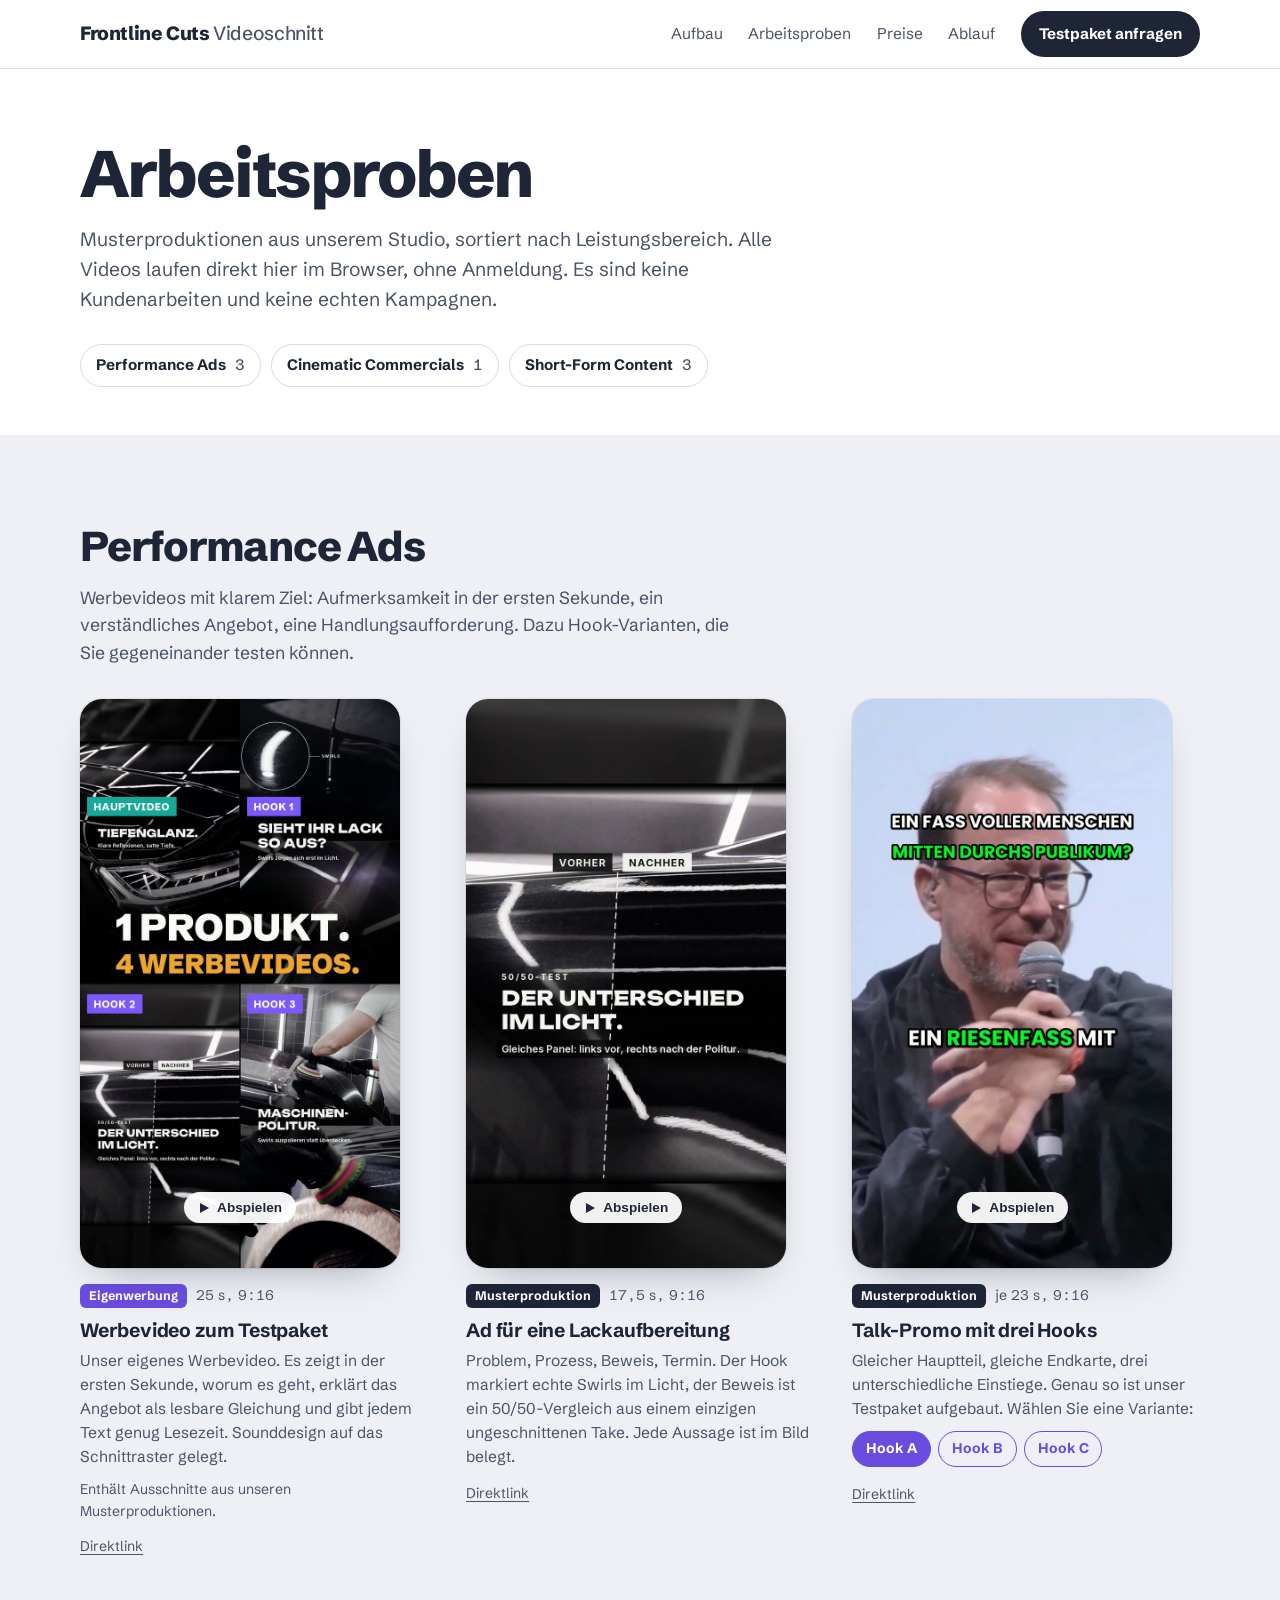
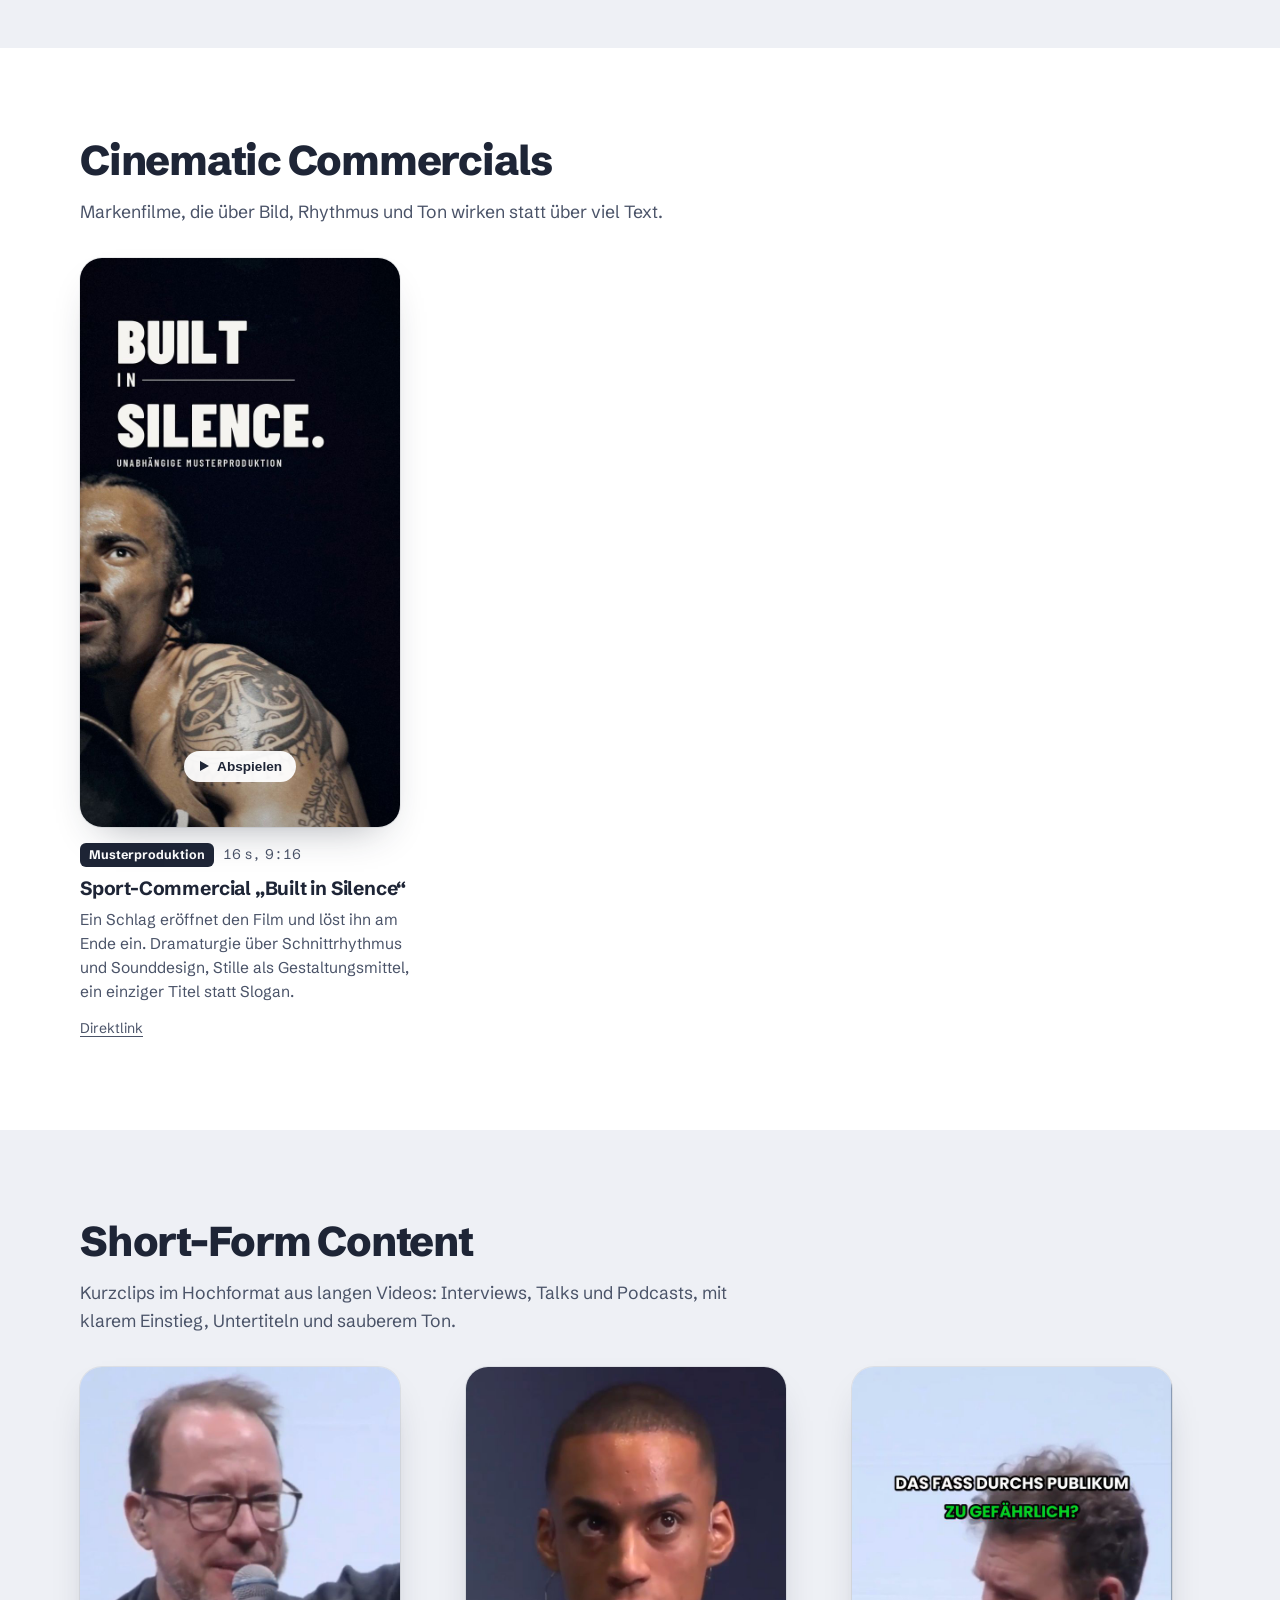
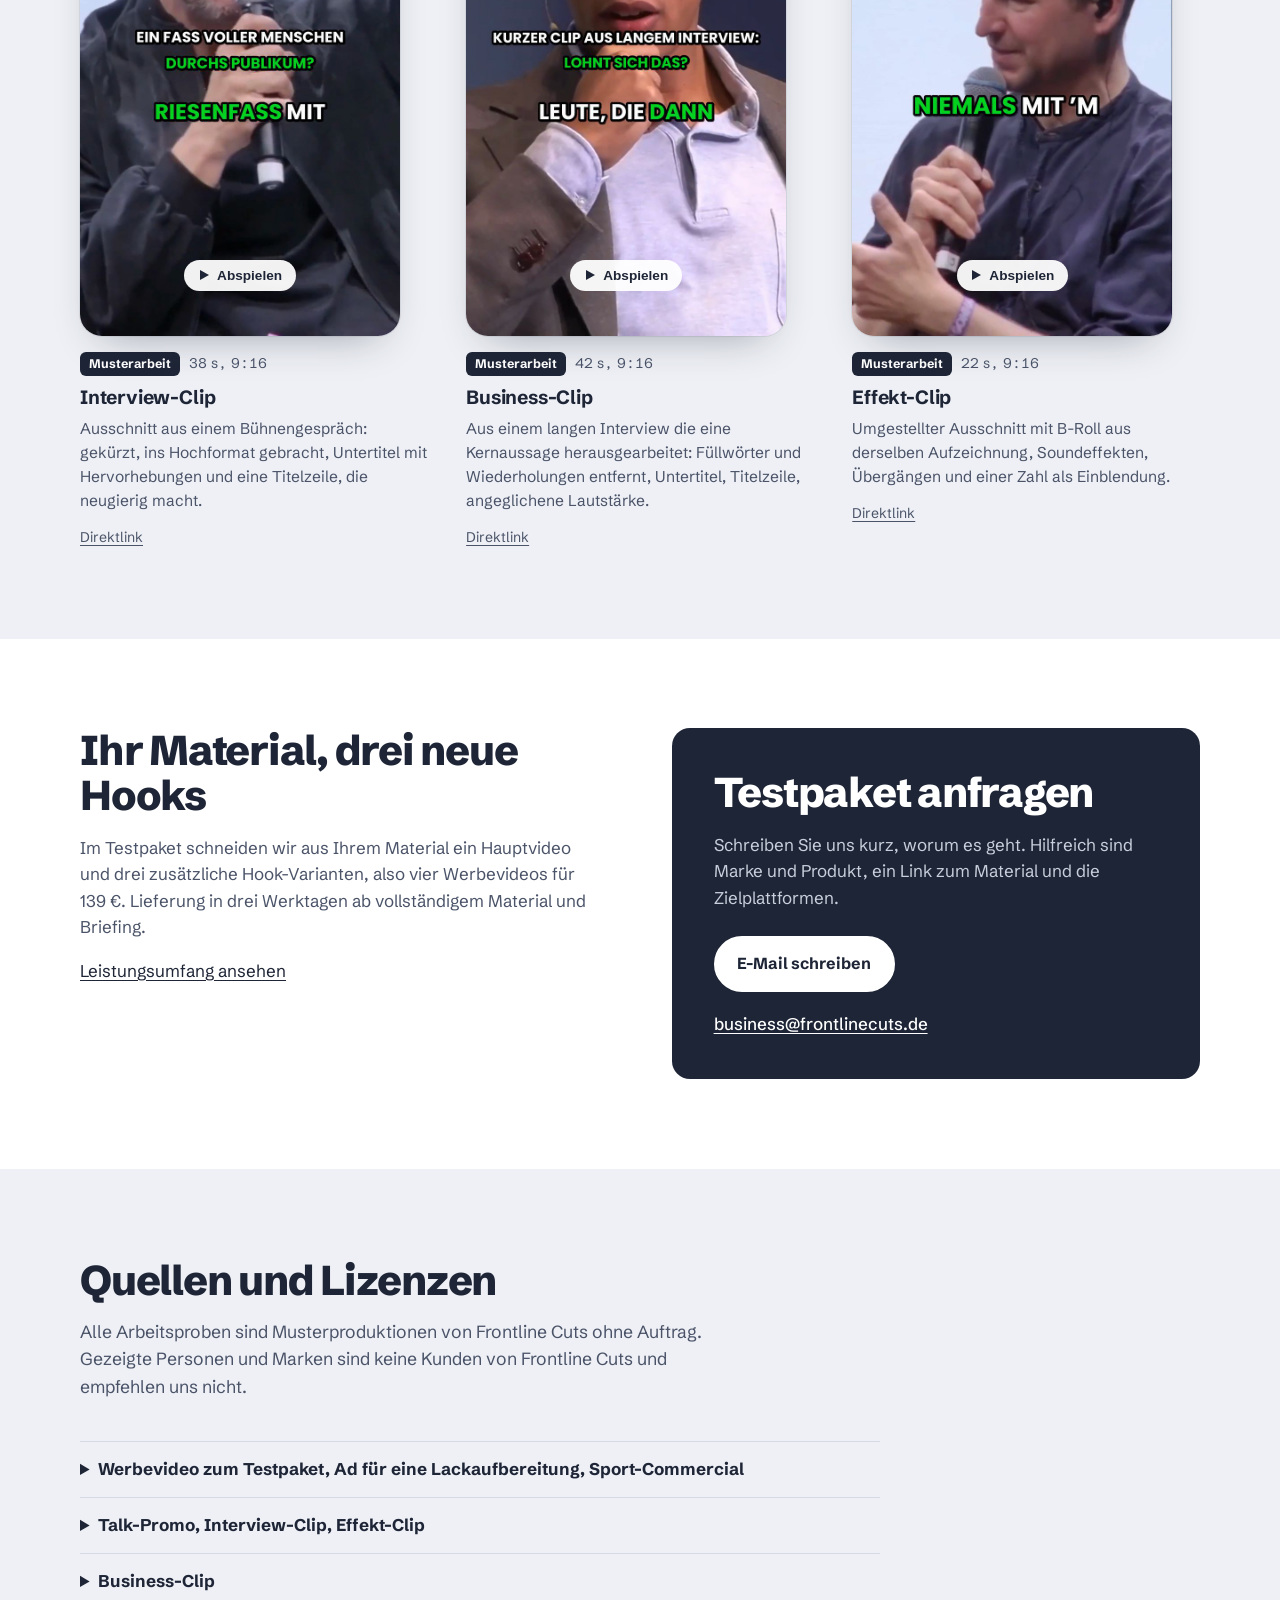
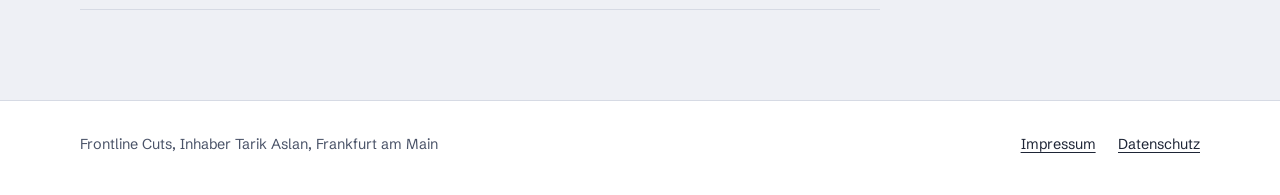
==== arbeitsproben/index.html @ 67363629 "Seite Arbeitsproben: alle Proben öffentlich, ohne Anmeldung Neue Seite /arbeitsproben/ mit drei Bere" ====
<!DOCTYPE html>
<html lang="de">
<head>
<meta charset="utf-8">
<meta name="viewport" content="width=device-width, initial-scale=1">
<title>Arbeitsproben | Frontline Cuts</title>
<meta name="description" content="Arbeitsproben von Frontline Cuts: Performance Ads mit Hook-Varianten, Cinematic Commercials und Short-Form Content. Musterproduktionen, direkt im Browser ansehen.">
<meta property="og:title" content="Arbeitsproben | Frontline Cuts">
<meta property="og:description" content="Performance Ads, Cinematic Commercials und Short-Form Content. Musterproduktionen von Frontline Cuts.">
<meta property="og:type" content="website">
<meta property="og:url" content="https://frontlinecuts.de/arbeitsproben/">
<meta property="og:image" content="https://frontlinecuts.de/media/werbevideo-testpaket.jpg">
<link rel="canonical" href="https://frontlinecuts.de/arbeitsproben/">
<link rel="preload" href="../fonts/schibsted-grotesk-latin-800-normal.woff2" as="font" type="font/woff2" crossorigin>
<link rel="stylesheet" href="../style.css">
<link rel="icon" href="data:image/svg+xml,%3Csvg xmlns='http://www.w3.org/2000/svg' viewBox='0 0 32 32'%3E%3Crect width='32' height='32' rx='7' fill='%231e2536'/%3E%3Crect x='7' y='9' width='5' height='14' rx='1.5' fill='%236a4ce0'/%3E%3Crect x='13.5' y='9' width='11.5' height='14' rx='1.5' fill='%23ffffff'/%3E%3C/svg%3E">
</head>
<body class="works-page">
<a class="skip" href="#inhalt">Zum Inhalt springen</a>

<header class="site-head">
  <div class="wrap">
    <a class="wordmark" href="../">Frontline Cuts <span>Videoschnitt</span></a>
    <nav class="nav" aria-label="Hauptnavigation">
      <a href="../#aufbau">Aufbau</a>
      <a href="./" aria-current="page">Arbeitsproben</a>
      <a href="../#testpaket">Preise</a>
      <a href="../#ablauf">Ablauf</a>
      <a class="btn" href="#kontakt">Testpaket anfragen</a>
    </nav>
  </div>
</header>

<main id="inhalt">
  <section class="works-hero">
    <div class="wrap">
      <h1>Arbeitsproben</h1>
      <p class="lede">Musterproduktionen aus unserem Studio, sortiert nach Leistungsbereich. Alle Videos laufen direkt hier im Browser, ohne Anmeldung. Es sind keine Kundenarbeiten und keine echten Kampagnen.</p>
      <nav class="jump" aria-label="Bereiche">
        <a href="#performance-ads">Performance Ads <span>3</span></a>
        <a href="#cinematic-commercials">Cinematic Commercials <span>1</span></a>
        <a href="#short-form">Short-Form Content <span>3</span></a>
      </nav>
    </div>
  </section>

  <section class="band works-section" id="performance-ads" aria-labelledby="h-performance">
    <div class="wrap">
      <h2 id="h-performance">Performance Ads</h2>
      <p class="intro">Werbevideos mit klarem Ziel: Aufmerksamkeit in der ersten Sekunde, ein verständliches Angebot, eine Handlungsaufforderung. Dazu Hook-Varianten, die Sie gegeneinander testen können.</p>
      <div class="works">
        <article class="work" id="werbevideo-testpaket">
          <div class="frame" data-src="../media/werbevideo-testpaket.mp4">
            <img src="../media/werbevideo-testpaket.jpg" alt="Werbevideo zum Testpaket: 1 Produkt, 4 Werbevideos" width="720" height="1280" loading="lazy" decoding="async">
            <button class="play" type="button" aria-label="Werbevideo zum Testpaket abspielen"><span><svg viewBox="0 0 12 12" aria-hidden="true"><path d="M2 1l9 5-9 5z" fill="currentColor"/></svg>Abspielen</span></button>
          </div>
          <div class="work-text">
            <p class="work-meta"><span class="tag tag-own">Eigenwerbung</span><span class="dur">25 s, 9:16</span></p>
            <h3>Werbevideo zum Testpaket</h3>
            <p>Unser eigenes Werbevideo. Es zeigt in der ersten Sekunde, worum es geht, erklärt das Angebot als lesbare Gleichung und gibt jedem Text genug Lesezeit. Sounddesign auf das Schnittraster gelegt.</p>
            <p class="work-note">Enthält Ausschnitte aus unseren Musterproduktionen.</p>
            <a class="work-link" href="#werbevideo-testpaket">Direktlink</a>
          </div>
        </article>

        <article class="work" id="detailing-ad">
          <div class="frame" data-src="../media/detailing-lackaufbereitung.mp4">
            <img src="../media/detailing-lackaufbereitung.jpg" alt="Ad für eine Lackaufbereitung mit 50/50-Vergleich" width="720" height="1280" loading="lazy" decoding="async">
            <button class="play" type="button" aria-label="Ad für eine Lackaufbereitung abspielen"><span><svg viewBox="0 0 12 12" aria-hidden="true"><path d="M2 1l9 5-9 5z" fill="currentColor"/></svg>Abspielen</span></button>
          </div>
          <div class="work-text">
            <p class="work-meta"><span class="tag">Musterproduktion</span><span class="dur">17,5 s, 9:16</span></p>
            <h3>Ad für eine Lackaufbereitung</h3>
            <p>Problem, Prozess, Beweis, Termin. Der Hook markiert echte Swirls im Licht, der Beweis ist ein 50/50-Vergleich aus einem einzigen ungeschnittenen Take. Jede Aussage ist im Bild belegt.</p>
            <a class="work-link" href="#detailing-ad">Direktlink</a>
          </div>
        </article>

        <article class="work" id="hook-varianten">
          <div class="frame" data-src="../media/talk-promo-hook-a.mp4">
            <img src="../media/talk-promo-hook-a.jpg" alt="Talk-Promo, Hook A" width="720" height="1280" loading="lazy" decoding="async">
            <button class="play" type="button" aria-label="Talk-Promo abspielen"><span><svg viewBox="0 0 12 12" aria-hidden="true"><path d="M2 1l9 5-9 5z" fill="currentColor"/></svg>Abspielen</span></button>
          </div>
          <div class="work-text">
            <p class="work-meta"><span class="tag">Musterproduktion</span><span class="dur">je 23 s, 9:16</span></p>
            <h3>Talk-Promo mit drei Hooks</h3>
            <p>Gleicher Hauptteil, gleiche Endkarte, drei unterschiedliche Einstiege. Genau so ist unser Testpaket aufgebaut. Wählen Sie eine Variante:</p>
            <div class="hooks" role="group" aria-label="Hook-Variante wählen">
              <button type="button" class="hook-btn" aria-pressed="true" data-src="../media/talk-promo-hook-a.mp4" data-poster="../media/talk-promo-hook-a.jpg">Hook A</button>
              <button type="button" class="hook-btn" aria-pressed="false" data-src="../media/talk-promo-hook-b.mp4" data-poster="../media/talk-promo-hook-b.jpg">Hook B</button>
              <button type="button" class="hook-btn" aria-pressed="false" data-src="../media/talk-promo-hook-c.mp4" data-poster="../media/talk-promo-hook-c.jpg">Hook C</button>
            </div>
            <a class="work-link" href="#hook-varianten">Direktlink</a>
          </div>
        </article>
      </div>
    </div>
  </section>

  <section class="works-section" id="cinematic-commercials" aria-labelledby="h-cinematic">
    <div class="wrap">
      <h2 id="h-cinematic">Cinematic Commercials</h2>
      <p class="intro">Markenfilme, die über Bild, Rhythmus und Ton wirken statt über viel Text.</p>
      <div class="works">
        <article class="work" id="sport-commercial">
          <div class="frame" data-src="../media/sport-built-in-silence.mp4">
            <img src="../media/sport-built-in-silence.jpg" alt="Sport-Commercial Built in Silence" width="720" height="1280" loading="lazy" decoding="async">
            <button class="play" type="button" aria-label="Sport-Commercial abspielen"><span><svg viewBox="0 0 12 12" aria-hidden="true"><path d="M2 1l9 5-9 5z" fill="currentColor"/></svg>Abspielen</span></button>
          </div>
          <div class="work-text">
            <p class="work-meta"><span class="tag">Musterproduktion</span><span class="dur">16 s, 9:16</span></p>
            <h3>Sport-Commercial „Built in Silence“</h3>
            <p>Ein Schlag eröffnet den Film und löst ihn am Ende ein. Dramaturgie über Schnittrhythmus und Sounddesign, Stille als Gestaltungsmittel, ein einziger Titel statt Slogan.</p>
            <a class="work-link" href="#sport-commercial">Direktlink</a>
          </div>
        </article>
      </div>
    </div>
  </section>

  <section class="band works-section" id="short-form" aria-labelledby="h-shortform">
    <div class="wrap">
      <h2 id="h-shortform">Short-Form Content</h2>
      <p class="intro">Kurzclips im Hochformat aus langen Videos: Interviews, Talks und Podcasts, mit klarem Einstieg, Untertiteln und sauberem Ton.</p>
      <div class="works">
        <article class="work" id="interview-clip">
          <div class="frame" data-src="../media/interview-clip.mp4">
            <img src="../media/interview-clip.jpg" alt="Interview-Clip aus einem Bühnengespräch" width="720" height="1280" loading="lazy" decoding="async">
            <button class="play" type="button" aria-label="Interview-Clip abspielen"><span><svg viewBox="0 0 12 12" aria-hidden="true"><path d="M2 1l9 5-9 5z" fill="currentColor"/></svg>Abspielen</span></button>
          </div>
          <div class="work-text">
            <p class="work-meta"><span class="tag">Musterarbeit</span><span class="dur">38 s, 9:16</span></p>
            <h3>Interview-Clip</h3>
            <p>Ausschnitt aus einem Bühnengespräch: gekürzt, ins Hochformat gebracht, Untertitel mit Hervorhebungen und eine Titelzeile, die neugierig macht.</p>
            <a class="work-link" href="#interview-clip">Direktlink</a>
          </div>
        </article>

        <article class="work" id="business-clip">
          <div class="frame" data-src="../media/business-clip.mp4">
            <img src="../media/business-clip.jpg" alt="Business-Clip aus einem langen Interview" width="720" height="1280" loading="lazy" decoding="async">
            <button class="play" type="button" aria-label="Business-Clip abspielen"><span><svg viewBox="0 0 12 12" aria-hidden="true"><path d="M2 1l9 5-9 5z" fill="currentColor"/></svg>Abspielen</span></button>
          </div>
          <div class="work-text">
            <p class="work-meta"><span class="tag">Musterarbeit</span><span class="dur">42 s, 9:16</span></p>
            <h3>Business-Clip</h3>
            <p>Aus einem langen Interview die eine Kernaussage herausgearbeitet: Füllwörter und Wiederholungen entfernt, Untertitel, Titelzeile, angeglichene Lautstärke.</p>
            <a class="work-link" href="#business-clip">Direktlink</a>
          </div>
        </article>

        <article class="work" id="effekt-clip">
          <div class="frame" data-src="../media/effekt-clip.mp4">
            <img src="../media/effekt-clip.jpg" alt="Effekt-Clip mit B-Roll und Soundeffekten" width="720" height="1280" loading="lazy" decoding="async">
            <button class="play" type="button" aria-label="Effekt-Clip abspielen"><span><svg viewBox="0 0 12 12" aria-hidden="true"><path d="M2 1l9 5-9 5z" fill="currentColor"/></svg>Abspielen</span></button>
          </div>
          <div class="work-text">
            <p class="work-meta"><span class="tag">Musterarbeit</span><span class="dur">22 s, 9:16</span></p>
            <h3>Effekt-Clip</h3>
            <p>Umgestellter Ausschnitt mit B-Roll aus derselben Aufzeichnung, Soundeffekten, Übergängen und einer Zahl als Einblendung.</p>
            <a class="work-link" href="#effekt-clip">Direktlink</a>
          </div>
        </article>
      </div>
    </div>
  </section>

  <section class="works-cta" id="kontakt">
    <div class="wrap split">
      <div>
        <h2>Ihr Material, drei neue Hooks</h2>
        <p>Im Testpaket schneiden wir aus Ihrem Material ein Hauptvideo und drei zusätzliche Hook-Varianten, also vier Werbevideos für 139 €. Lieferung in drei Werktagen ab vollständigem Material und Briefing.</p>
        <p><a href="../#testpaket">Leistungsumfang ansehen</a></p>
      </div>
      <div class="contact-card">
        <h2>Testpaket anfragen</h2>
        <p>Schreiben Sie uns kurz, worum es geht. Hilfreich sind Marke und Produkt, ein Link zum Material und die Zielplattformen.</p>
        <a class="btn" href="mailto:business@frontlinecuts.de?subject=Anfrage%20Testpaket&amp;body=Guten%20Tag%2C%0A%0Awir%20interessieren%20uns%20f%C3%BCr%20das%20Testpaket.%0A%0AMarke%20/%20Produkt%3A%0ALink%20zum%20Material%20oder%20zum%20Top-Performer%3A%0AZielplattformen%20%28z.%20B.%20Meta%2C%20TikTok%29%3A%0AGew%C3%BCnschter%20Start%3A%0A%0AViele%20Gr%C3%BC%C3%9Fe%0A">E-Mail schreiben</a>
        <a class="mail" href="mailto:business@frontlinecuts.de">business@frontlinecuts.de</a>
      </div>
    </div>
  </section>

  <section class="band works-sources" id="quellen">
    <div class="wrap">
      <h2>Quellen und Lizenzen</h2>
      <p class="intro">Alle Arbeitsproben sind Musterproduktionen von Frontline Cuts ohne Auftrag. Gezeigte Personen und Marken sind keine Kunden von Frontline Cuts und empfehlen uns nicht.</p>
      <details>
        <summary>Werbevideo zum Testpaket, Ad für eine Lackaufbereitung, Sport-Commercial</summary>
        <p>Bildmaterial: cottonbro studio und Pavel Danilyuk via Pexels, verwendet gemäß der <a href="https://www.pexels.com/de-de/lizenz/" rel="noopener">Pexels-Lizenz</a>. Musik und Soundeffekte: Mixkit, verwendet gemäß der <a href="https://mixkit.co/license/" rel="noopener">Mixkit-Lizenz</a>, sowie eigene Produktion. Schriften: Schibsted Grotesk, Unbounded, Inter und Barlow Condensed unter der SIL Open Font License.</p>
      </details>
      <details>
        <summary>Talk-Promo, Interview-Clip, Effekt-Clip</summary>
        <p>Quelle: „re:publica 26: Henning Besser – Wie geht sowas wie Deichkind?“, Moderation: Markus Beckedahl. Urheber: re:publica GmbH. Original: <a href="https://www.youtube.com/watch?v=2OMPTBEyeVw" rel="noopener">youtube.com/watch?v=2OMPTBEyeVw</a>. Lizenz: <a href="https://creativecommons.org/licenses/by-sa/4.0/deed.de" rel="noopener">CC BY-SA 4.0</a>.</p>
        <p>Bearbeitung durch Frontline Cuts: gekürzt und umgestellt, Hochformat, Untertitel, Einblendungen, B-Roll aus derselben Aufzeichnung, Soundeffekte, Endkarte, Lautstärke angeglichen. Diese Clips stehen ebenfalls unter CC BY-SA 4.0. Keine Kooperation mit der gezeigten Person oder der re:publica.</p>
      </details>
      <details>
        <summary>Business-Clip</summary>
        <p>Quelle: „Stefan Lenglinger: Interviews im Langformat – die ZIB auf YouTube – re:publica Vienna 2026“, Moderation: Vivien Heinrich. Urheber: re:publica GmbH. Original: <a href="https://www.youtube.com/watch?v=HfYUv9df8rs" rel="noopener">youtube.com/watch?v=HfYUv9df8rs</a>. Lizenz: <a href="https://creativecommons.org/licenses/by-sa/4.0/deed.de" rel="noopener">CC BY-SA 4.0</a>.</p>
        <p>Bearbeitung durch Frontline Cuts: gekürzt, Hochformat, Untertitel, Titeleinblendung, Lautstärke angeglichen. Dieser Clip steht ebenfalls unter CC BY-SA 4.0. Keine Kooperation mit den gezeigten Personen oder der re:publica.</p>
      </details>
    </div>
  </section>
</main>

<footer class="site-foot">
  <div class="wrap">
    <span>Frontline Cuts, Inhaber Tarik Aslan, Frankfurt am Main</span>
    <nav aria-label="Rechtliches"><a href="../impressum.html">Impressum</a><a href="../datenschutz.html">Datenschutz</a></nav>
  </div>
</footer>

<script>
  (function () {
    function stopOthers(except) {
      document.querySelectorAll('.work video').forEach(function (v) { if (v !== except && !v.paused) { v.pause(); } });
    }
    function start(frame) {
      var video = frame.querySelector('video');
      if (!video) {
        video = document.createElement('video');
        video.setAttribute('playsinline', '');
        video.controls = true;
        video.preload = 'auto';
        video.poster = frame.querySelector('img').src;
        video.src = frame.getAttribute('data-src');
        video.addEventListener('play', function () { stopOthers(video); });
        frame.querySelector('img').replaceWith(video);
      }
      frame.querySelector('.play').hidden = true;
      var p = video.play(); if (p && p.catch) { p.catch(function () {}); }
    }
    document.querySelectorAll('.work .frame').forEach(function (frame) {
      frame.querySelector('.play').addEventListener('click', function () { start(frame); });
    });
    document.querySelectorAll('.hook-btn').forEach(function (btn) {
      btn.addEventListener('click', function () {
        var work = btn.closest('.work'); var frame = work.querySelector('.frame');
        work.querySelectorAll('.hook-btn').forEach(function (b) { b.setAttribute('aria-pressed', b === btn ? 'true' : 'false'); });
        frame.setAttribute('data-src', btn.getAttribute('data-src'));
        var video = frame.querySelector('video');
        if (video) {
          video.poster = btn.getAttribute('data-poster');
          video.src = btn.getAttribute('data-src');
          frame.querySelector('.play').hidden = true;
          var p = video.play(); if (p && p.catch) { p.catch(function () {}); }
        } else {
          frame.querySelector('img').src = btn.getAttribute('data-poster');
        }
      });
    });
  })();
</script>
</body>
</html>
---- style.css ----
@font-face { font-family: "Schibsted Grotesk"; font-weight: 400; font-style: normal; font-display: swap; src: url("fonts/schibsted-grotesk-latin-400-normal.woff2") format("woff2"); }
@font-face { font-family: "Schibsted Grotesk"; font-weight: 500; font-style: normal; font-display: swap; src: url("fonts/schibsted-grotesk-latin-500-normal.woff2") format("woff2"); }
@font-face { font-family: "Schibsted Grotesk"; font-weight: 700; font-style: normal; font-display: swap; src: url("fonts/schibsted-grotesk-latin-700-normal.woff2") format("woff2"); }
@font-face { font-family: "Schibsted Grotesk"; font-weight: 800; font-style: normal; font-display: swap; src: url("fonts/schibsted-grotesk-latin-800-normal.woff2") format("woff2"); }

:root {
  --ink: #1e2536;
  --ink-soft: #4a5368;
  --paper: #ffffff;
  --mist: #eef0f5;
  --line: #d6dae4;
  --hook: #6a4ce0;
  --body: #168f81;
  --cta: #e09a2c;
  --hook-tint: #ece8fc;
  --body-tint: #e2f3f0;
  --cta-tint: #fbf0dc;
  --radius-frame: 22px;
  --radius-small: 8px;
  --wrap: 1120px;
}

*, *::before, *::after { box-sizing: border-box; }
html { -webkit-text-size-adjust: 100%; scroll-behavior: smooth; }
@media (prefers-reduced-motion: reduce) { html { scroll-behavior: auto; } }
body {
  margin: 0;
  font-family: "Schibsted Grotesk", system-ui, -apple-system, "Segoe UI", sans-serif;
  font-size: 1.0625rem;
  line-height: 1.55;
  color: var(--ink);
  background: var(--paper);
  font-feature-settings: "tnum" 0;
}
img, video { display: block; max-width: 100%; }
a { color: var(--ink); text-decoration-thickness: 1px; text-underline-offset: 3px; }
a:hover { color: var(--hook); }
:focus-visible { outline: 3px solid var(--hook); outline-offset: 3px; border-radius: 4px; }

.wrap { width: min(100% - 2.5rem, var(--wrap)); margin-inline: auto; }
.skip { position: absolute; left: -999px; top: 0; background: var(--ink); color: #fff; padding: .6rem 1rem; z-index: 10; }
.skip:focus { left: 1rem; top: 1rem; }

/* Header */
.site-head { border-bottom: 1px solid var(--line); background: var(--paper); position: sticky; top: 0; z-index: 5; }
.site-head .wrap { display: flex; align-items: center; justify-content: space-between; gap: 1.5rem; min-height: 68px; }
.wordmark { font-weight: 800; font-size: 1.2rem; letter-spacing: -0.02em; text-decoration: none; color: var(--ink); }
.wordmark span { color: var(--ink-soft); font-weight: 500; }
.nav { display: flex; align-items: center; gap: 1.6rem; font-size: .975rem; }
.nav a { text-decoration: none; color: var(--ink-soft); }
.nav a:hover { color: var(--ink); }

.btn {
  display: inline-flex; align-items: center; justify-content: center; gap: .5rem;
  font: inherit; font-weight: 700; font-size: 1rem;
  padding: .85rem 1.35rem; border-radius: 999px; border: 2px solid var(--ink);
  background: var(--ink); color: #fff; text-decoration: none; cursor: pointer;
  transition: background .15s ease, color .15s ease;
}
.btn:hover { background: var(--hook); border-color: var(--hook); color: #fff; }
.btn-quiet { background: transparent; color: var(--ink); }
.btn-quiet:hover { background: var(--ink); border-color: var(--ink); color: #fff; }
.nav .btn { padding: .55rem 1rem; font-size: .95rem; color: #fff; }

/* Hero */
.hero { padding: clamp(2.5rem, 6vw, 5rem) 0 clamp(3rem, 6vw, 5rem); }
.hero .wrap { display: grid; grid-template-columns: minmax(0, 1fr) minmax(0, 1.05fr); gap: clamp(2rem, 5vw, 4.5rem); align-items: center; }
.hero h1 {
  font-size: clamp(2.4rem, 5.2vw, 4.1rem); line-height: 1.02; letter-spacing: -0.035em;
  font-weight: 800; margin: 0 0 1.4rem; max-width: 15ch;
}
.hero .lede { font-size: clamp(1.1rem, 1.6vw, 1.25rem); color: var(--ink-soft); max-width: 36ch; margin: 0 0 2rem; }
.hero .actions { display: flex; flex-wrap: wrap; gap: .8rem; }
.hero-solo .wrap { grid-template-columns: minmax(0, 1fr); }
.hero-solo h1 { max-width: 19ch; }
.hero-solo .lede { max-width: 46ch; }
.hero .fineprint { margin: 1.4rem 0 0; font-size: .925rem; color: var(--ink-soft); }

.triptych { display: grid; grid-template-columns: repeat(3, minmax(0, 1fr)); gap: clamp(.6rem, 1.4vw, 1.1rem); align-items: start; }
.variant { margin: 0; }
.variant:nth-child(2) { margin-top: 2.2rem; }
.variant:nth-child(3) { margin-top: 4.4rem; }
.frame {
  position: relative; aspect-ratio: 9 / 16; border-radius: var(--radius-frame); overflow: hidden;
  background: var(--mist); box-shadow: 0 0 0 1px rgba(30, 37, 54, .08), 0 18px 40px -22px rgba(30, 37, 54, .45);
}
.frame video, .frame img { width: 100%; height: 100%; object-fit: cover; }
.frame .play {
  position: absolute; inset: 0; width: 100%; height: 100%; border: 0; padding: 0; cursor: pointer;
  background: transparent; display: flex; align-items: flex-end; justify-content: center; padding-bottom: 14%;
}
.frame .play[hidden] { display: none; }
.frame .play span {
  display: inline-flex; align-items: center; gap: .45rem; background: rgba(255, 255, 255, .94); color: var(--ink);
  font-weight: 700; font-size: .85rem; padding: .5rem .85rem; border-radius: 999px;
}
.frame .play svg { width: 12px; height: 12px; }
.frame .play:hover span { background: #fff; color: var(--hook); }
.variant figcaption { margin-top: .7rem; font-size: .9rem; line-height: 1.35; color: var(--ink-soft); }
.variant figcaption b { display: block; color: var(--ink); font-weight: 700; }
.feature { margin: 0; width: min(100%, 330px); justify-self: center; }
.feature figcaption, .samples figcaption { margin-top: .75rem; font-size: .9rem; line-height: 1.4; color: var(--ink-soft); }
.feature figcaption b, .samples figcaption b { display: block; color: var(--ink); font-weight: 700; }
.samples { display: grid; grid-template-columns: minmax(0, 1fr) repeat(2, minmax(0, 230px)); gap: clamp(1.2rem, 3vw, 2.5rem); align-items: start; margin-top: clamp(3rem, 6vw, 4.5rem); }
.samples-head p { color: var(--ink-soft); max-width: 38ch; margin: 0; }
.samples .variant:nth-child(n) { margin-top: 0; }
.tag-hook { display: inline-block; width: .7rem; height: .7rem; border-radius: 3px; background: var(--hook); margin-right: .35rem; vertical-align: -1px; }

/* Sections */
section { padding: clamp(3.5rem, 7vw, 6rem) 0; }
.band { background: var(--mist); }
h2 { font-size: clamp(1.8rem, 3.4vw, 2.6rem); line-height: 1.08; letter-spacing: -0.03em; font-weight: 800; margin: 0 0 1rem; max-width: 20ch; }
h3 { font-size: 1.2rem; line-height: 1.25; letter-spacing: -0.01em; margin: 0 0 .5rem; font-weight: 700; }
.intro { color: var(--ink-soft); max-width: 60ch; margin: 0 0 2.5rem; font-size: 1.1rem; }

/* Timeline anatomy */
.timeline { background: var(--paper); border: 1px solid var(--line); border-radius: 14px; padding: clamp(1.1rem, 2.5vw, 2rem); }
.tl-row { display: grid; grid-template-columns: 5.5rem minmax(0, 1fr); align-items: center; gap: 1rem; margin-bottom: .55rem; }
.tl-label { font-weight: 700; font-size: .95rem; }
.tl-track { display: grid; grid-template-columns: 2.6fr 9fr 2.4fr; gap: 4px; }
.clip { border-radius: 6px; padding: .55rem .7rem; font-size: .85rem; font-weight: 500; white-space: nowrap; overflow: hidden; text-overflow: ellipsis; }
.clip-hook { background: var(--hook); color: #fff; }
.clip-body { background: var(--body-tint); color: #0d5c53; border: 1px dashed #8cc9c0; }
.clip-body.first { background: var(--body); color: #fff; border-color: var(--body); }
.clip-cta { background: var(--cta-tint); color: #7a4d06; border: 1px dashed #e8c27f; }
.clip-cta.first { background: var(--cta); color: #3b2503; border-color: var(--cta); }
.tl-axis { display: grid; grid-template-columns: 5.5rem minmax(0, 1fr); gap: 1rem; margin-top: .6rem; }
.tl-ticks { display: grid; grid-template-columns: 2.6fr 9fr 2.4fr; font-size: .8rem; color: var(--ink-soft); font-feature-settings: "tnum" 1; }
.tl-ticks span:last-child { display: flex; justify-content: space-between; }
.tl-note { display: flex; flex-wrap: wrap; gap: .6rem 1.6rem; margin-top: 1.5rem; padding-top: 1.2rem; border-top: 1px solid var(--line); font-size: .95rem; color: var(--ink-soft); }
.tl-note strong { color: var(--ink); }

/* Services */
.services { display: grid; grid-template-columns: repeat(3, minmax(0, 1fr)); gap: clamp(1.5rem, 3vw, 3rem); }
.service { border-top: 3px solid var(--ink); padding-top: 1.1rem; }
.service p { margin: 0; color: var(--ink-soft); }
.service .for { margin-top: .9rem; font-size: .925rem; color: var(--ink); }

/* Offer */
.offer { display: grid; grid-template-columns: minmax(0, .9fr) minmax(0, 1.1fr); gap: clamp(2rem, 5vw, 4.5rem); align-items: start; }
.price { font-size: clamp(3.4rem, 7vw, 5rem); font-weight: 800; letter-spacing: -0.04em; line-height: 1; margin: .2rem 0 .6rem; font-feature-settings: "tnum" 1; }
.price-note { color: var(--ink-soft); margin: 0 0 1.8rem; max-width: 34ch; }
.more-prices { margin: 2rem 0 0; padding: 0; list-style: none; border-top: 1px solid var(--line); }
.more-prices li { display: flex; justify-content: space-between; gap: 1rem; padding: .8rem 0; border-bottom: 1px solid var(--line); }
.more-prices li span:last-child { font-weight: 700; font-feature-settings: "tnum" 1; white-space: nowrap; }
.tax { font-size: .875rem; color: var(--ink-soft); margin: .9rem 0 0; }
.scope h3 { margin-top: 0; }
.scope ul { margin: 0 0 2rem; padding: 0; list-style: none; }
.scope li { position: relative; padding: .55rem 0 .55rem 1.9rem; border-bottom: 1px solid var(--line); }
.scope li::before { content: ""; position: absolute; left: .15rem; top: 1.05rem; width: .9rem; height: .5rem; border-left: 2.5px solid var(--body); border-bottom: 2.5px solid var(--body); transform: rotate(-45deg); }
.scope .extra li::before { width: .7rem; height: 0; border-left: 0; border-bottom: 2.5px solid var(--ink-soft); transform: none; top: 1.25rem; }
.scope .extra li { color: var(--ink-soft); }

/* Steps */
.steps { list-style: none; margin: 0; padding: 0; display: grid; grid-template-columns: repeat(4, minmax(0, 1fr)); gap: clamp(1rem, 2.5vw, 2rem); counter-reset: step; }
.steps li { counter-increment: step; }
.steps li::before {
  content: counter(step); display: flex; align-items: center; justify-content: center;
  width: 2.3rem; height: 2.3rem; border-radius: 50%; border: 2px solid var(--ink); font-weight: 800; margin-bottom: 1rem;
}
.steps p { margin: 0; color: var(--ink-soft); }

/* Honest note + contact */
.split { display: grid; grid-template-columns: minmax(0, 1fr) minmax(0, 1fr); gap: clamp(2rem, 5vw, 4.5rem); align-items: start; }
.split p { color: var(--ink-soft); max-width: 52ch; }
.contact-card { background: var(--ink); color: #fff; border-radius: 18px; padding: clamp(1.6rem, 3.5vw, 2.6rem); }
.contact-card h2 { color: #fff; }
.contact-card p { color: #c9cfdc; }
.contact-card .btn { background: #fff; color: var(--ink); border-color: #fff; margin-top: .5rem; }
.contact-card .btn:hover { background: var(--hook); border-color: var(--hook); color: #fff; }
.contact-card .mail { display: block; margin-top: 1.2rem; color: #fff; font-weight: 500; }
.contact-card .mail:hover { color: #d9d1ff; }
.checklist { margin: 1rem 0 1.4rem; padding-left: 1.2rem; color: #c9cfdc; }
.checklist li { margin: .25rem 0; }

/* Arbeitsproben */
.works-hero { padding: clamp(2.5rem, 6vw, 4.5rem) 0 clamp(2rem, 4vw, 3rem); }
.works-hero h1 { font-size: clamp(2.4rem, 5.2vw, 4.1rem); line-height: 1.02; letter-spacing: -0.035em; font-weight: 800; margin: 0 0 1.1rem; }
.works-hero .lede { font-size: clamp(1.05rem, 1.5vw, 1.2rem); color: var(--ink-soft); max-width: 58ch; margin: 0 0 1.8rem; }
.jump { display: flex; flex-wrap: wrap; gap: .6rem; }
.jump a { display: inline-flex; align-items: center; gap: .55rem; padding: .55rem .95rem; border: 1.5px solid var(--line); border-radius: 999px; text-decoration: none; font-weight: 700; font-size: .95rem; }
.jump a span { font-weight: 500; color: var(--ink-soft); font-feature-settings: "tnum" 1; }
.jump a:hover { border-color: var(--ink); color: var(--ink); }
.works { display: grid; grid-template-columns: repeat(3, minmax(0, 1fr)); gap: clamp(1.5rem, 3vw, 2.6rem); align-items: start; }
.work { scroll-margin-top: 90px; border-radius: calc(var(--radius-frame) + 8px); }
.work:target { outline: 3px solid var(--hook); outline-offset: 10px; }
.work .frame { max-width: 320px; }
.work .frame img { width: 100%; height: 100%; object-fit: cover; }
.work-text { margin-top: 1rem; max-width: 40ch; }
.work-text h3 { margin: .35rem 0 .45rem; }
.work-text p { margin: 0 0 .6rem; color: var(--ink-soft); font-size: .975rem; }
.work-meta { display: flex; flex-wrap: wrap; align-items: center; gap: .3rem .6rem; font-size: .875rem !important; font-feature-settings: "tnum" 1; }
.tag { display: inline-block; padding: .15rem .55rem; border-radius: 6px; background: var(--ink); color: #fff; font-size: .78rem; font-weight: 700; }
.tag-own { background: var(--hook); }
.work-meta .dur { white-space: nowrap; color: var(--ink-soft); }
.work-note { font-size: .875rem !important; }
.work-link { font-size: .875rem; color: var(--ink-soft); }
.hooks { display: flex; gap: .45rem; margin: .2rem 0 .8rem; }
.hook-btn { font: inherit; font-size: .875rem; font-weight: 700; padding: .4rem .8rem; border-radius: 999px; border: 1.5px solid var(--hook); background: transparent; color: var(--hook); cursor: pointer; }
.hook-btn[aria-pressed="true"] { background: var(--hook); color: #fff; }
.works-section .intro { margin-bottom: 2rem; }
.works-sources details { border-top: 1px solid var(--line); padding: .9rem 0; max-width: 80ch; }
.works-sources details:last-child { border-bottom: 1px solid var(--line); }
.works-sources summary { cursor: pointer; font-weight: 700; }
.works-sources details p { color: var(--ink-soft); font-size: .95rem; margin: .7rem 0 0; }

/* Footer */
.site-foot { border-top: 1px solid var(--line); padding: 2rem 0 2.5rem; font-size: .9rem; color: var(--ink-soft); }
.site-foot .wrap { display: flex; flex-wrap: wrap; justify-content: space-between; gap: 1rem 2rem; }
.site-foot nav { display: flex; gap: 1.4rem; }
.site-foot .credits { flex-basis: 100%; font-size: .825rem; margin: 0; max-width: 90ch; }

/* Legal pages */
.legal { padding: clamp(2.5rem, 6vw, 4.5rem) 0; }
.legal .wrap { max-width: 760px; }
.legal h1 { font-size: clamp(2rem, 4vw, 2.8rem); letter-spacing: -0.03em; margin: 0 0 2rem; }
.legal h2 { font-size: 1.35rem; margin: 2.2rem 0 .6rem; max-width: none; letter-spacing: -0.015em; }
.legal h3 { font-size: 1.05rem; margin: 1.4rem 0 .4rem; }
.legal p, .legal li { color: var(--ink-soft); }
.legal address { font-style: normal; color: var(--ink); }

/* Responsive */
@media (max-width: 900px) {
  .hero .wrap, .offer, .split { grid-template-columns: 1fr; }
  .services { grid-template-columns: 1fr; }
  .steps { grid-template-columns: 1fr 1fr; }
  .nav a:not(.btn) { display: none; }
  .variant:nth-child(2) { margin-top: 1.2rem; }
  .variant:nth-child(3) { margin-top: 2.4rem; }
  .feature { width: min(100%, 300px); }
  .samples { grid-template-columns: repeat(2, minmax(0, 1fr)); }
  .samples-head { grid-column: 1 / -1; }
  .works { grid-template-columns: repeat(2, minmax(0, 1fr)); }
}
@media (max-width: 560px) {
  body { font-size: 1rem; }
  .steps { grid-template-columns: 1fr; }
  .tl-row, .tl-axis { grid-template-columns: 3.6rem minmax(0, 1fr); gap: .5rem; }
  .clip { font-size: .72rem; padding: .45rem .4rem; }
  .clip[data-short] { font-size: 0; }
  .clip[data-short]::after { content: attr(data-short); font-size: .72rem; }
  .tl-ticks { font-size: .7rem; }
  .frame .play span { font-size: .72rem; padding: .35rem .55rem; }
  .variant figcaption { font-size: .78rem; }
  .samples figcaption { font-size: .8rem; }
  .works { grid-template-columns: 1fr; gap: 2rem; }
  .work { display: grid; grid-template-columns: minmax(0, 42%) minmax(0, 1fr); gap: 1rem; align-items: start; }
  .work-text { margin-top: 0; }
  .work-text p { font-size: .9rem; }
  .work-link { display: inline-block; margin-top: .2rem; }
  .hooks { flex-wrap: wrap; }
  .wordmark span { display: none; }
}
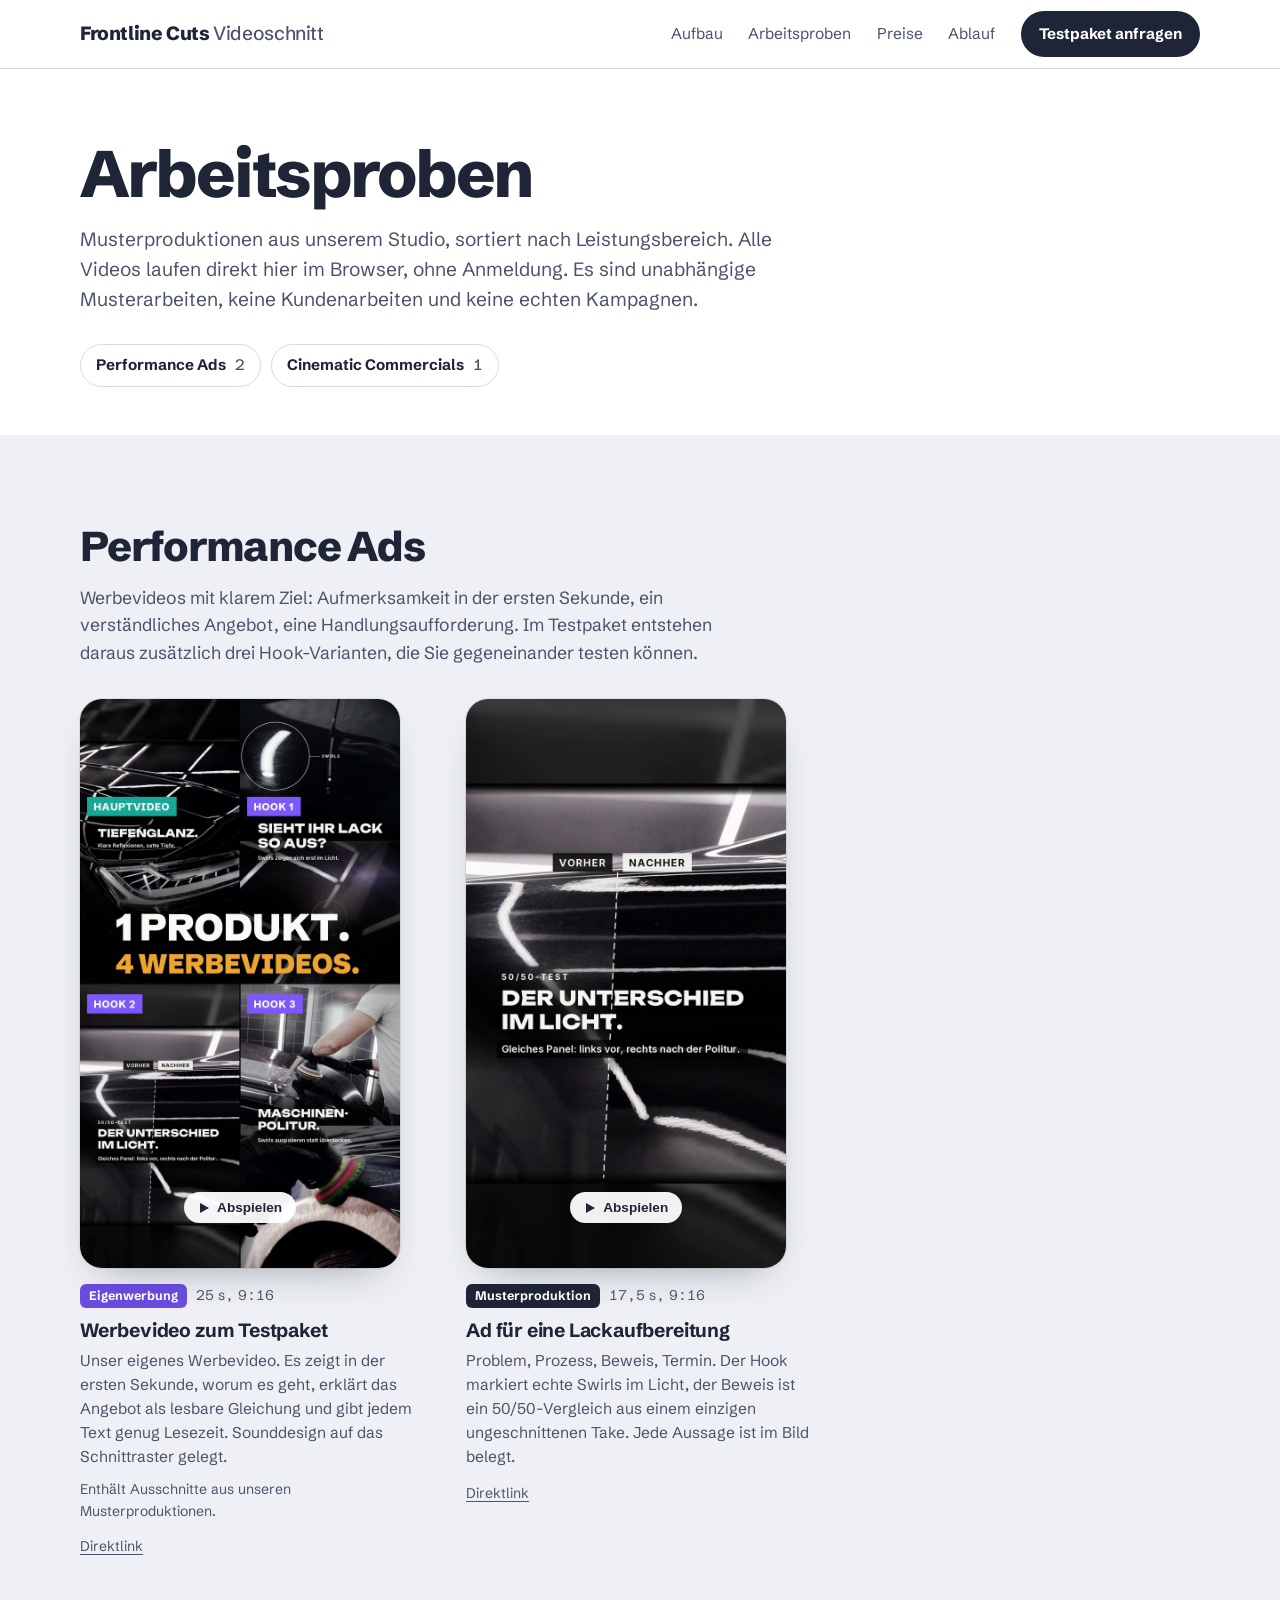
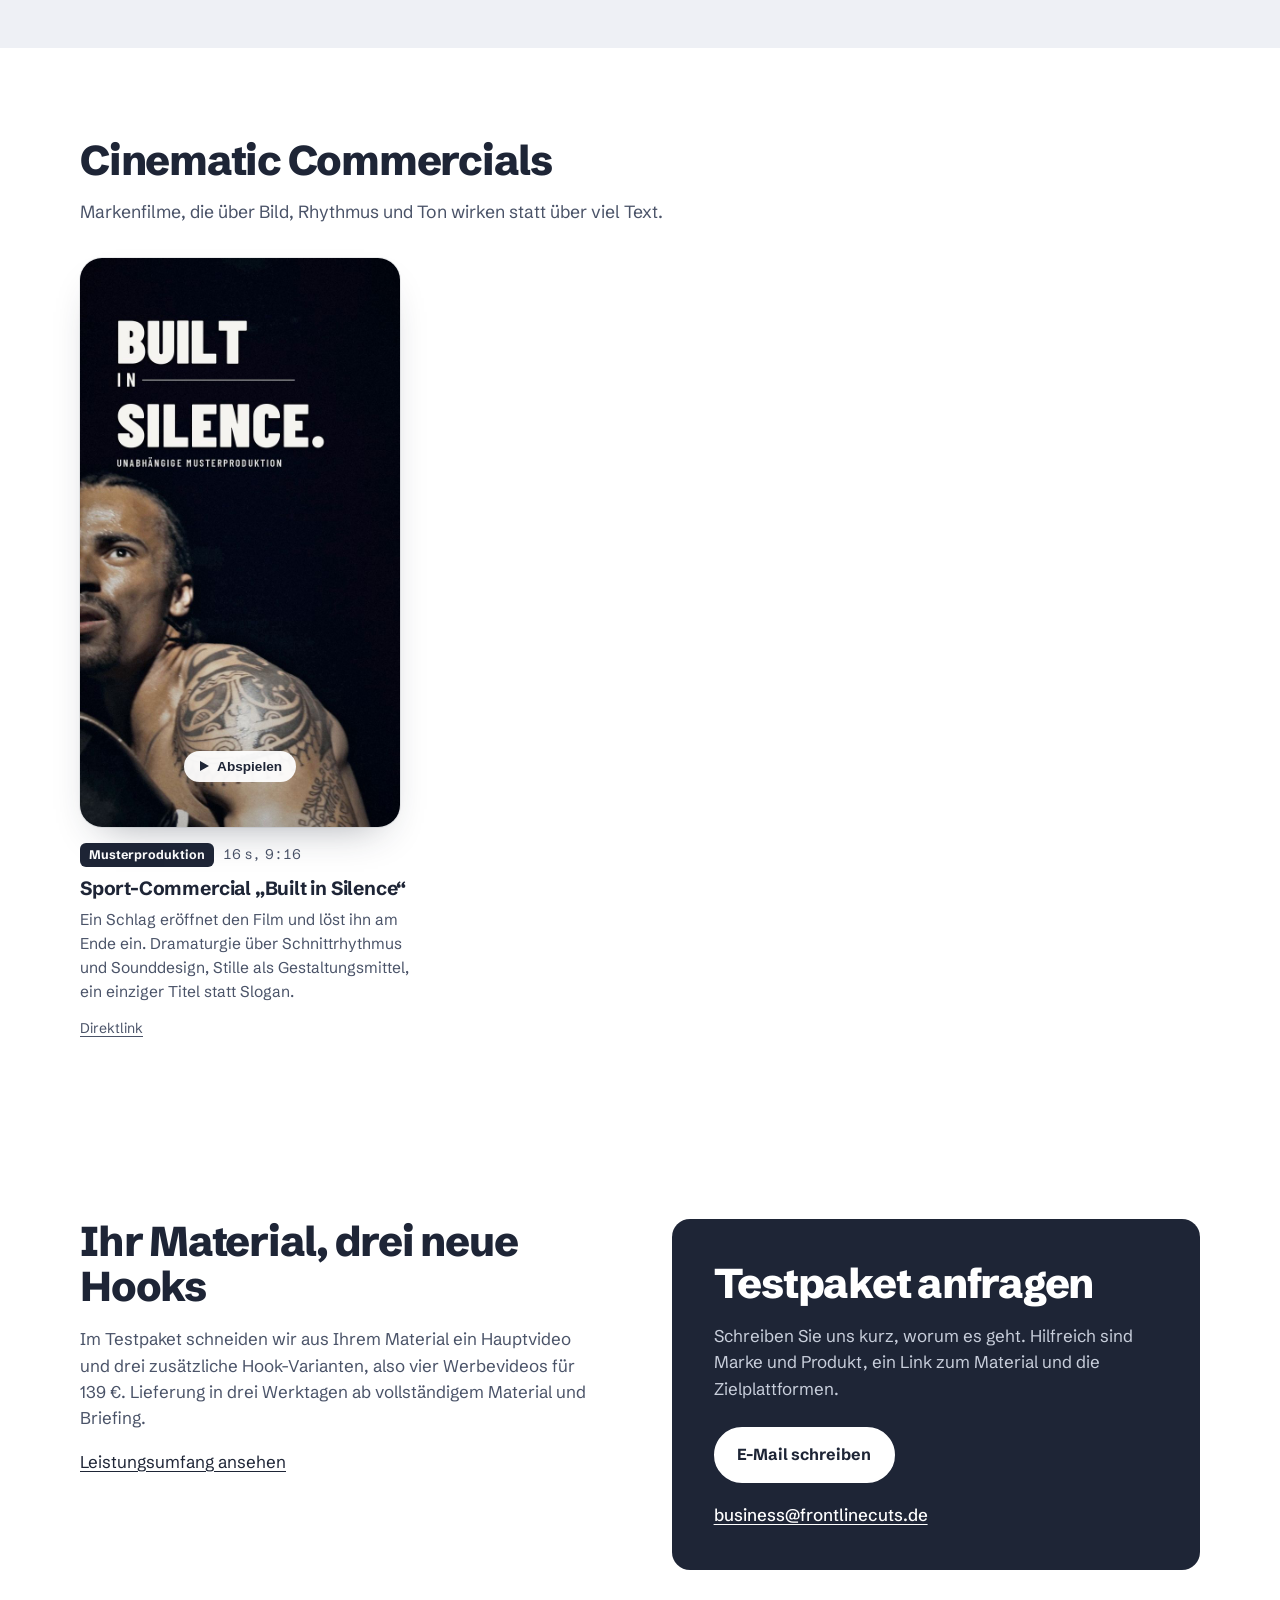
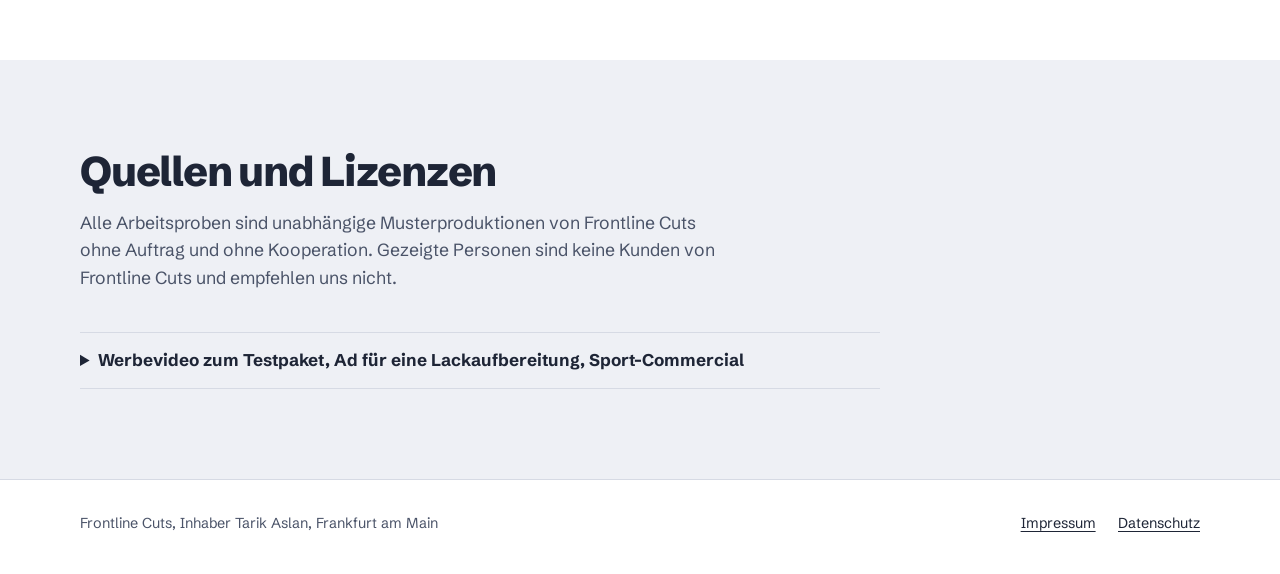
==== commit 34d757ec: "Arbeitsproben: Talk- und Interview-Proben vorerst entfernt Die re:publica-Clips sind urheberrechtlic" ====
--- a/arbeitsproben/index.html
+++ b/arbeitsproben/index.html
@@ -4,9 +4,9 @@
 <meta charset="utf-8">
 <meta name="viewport" content="width=device-width, initial-scale=1">
 <title>Arbeitsproben | Frontline Cuts</title>
-<meta name="description" content="Arbeitsproben von Frontline Cuts: Performance Ads mit Hook-Varianten, Cinematic Commercials und Short-Form Content. Musterproduktionen, direkt im Browser ansehen.">
+<meta name="description" content="Arbeitsproben von Frontline Cuts: Performance Ads und Cinematic Commercials. Unabhängige Musterproduktionen, direkt im Browser ansehen.">
 <meta property="og:title" content="Arbeitsproben | Frontline Cuts">
-<meta property="og:description" content="Performance Ads, Cinematic Commercials und Short-Form Content. Musterproduktionen von Frontline Cuts.">
+<meta property="og:description" content="Performance Ads und Cinematic Commercials. Unabhängige Musterproduktionen von Frontline Cuts.">
 <meta property="og:type" content="website">
 <meta property="og:url" content="https://frontlinecuts.de/arbeitsproben/">
 <meta property="og:image" content="https://frontlinecuts.de/media/werbevideo-testpaket.jpg">
@@ -35,11 +35,10 @@
   <section class="works-hero">
     <div class="wrap">
       <h1>Arbeitsproben</h1>
-      <p class="lede">Musterproduktionen aus unserem Studio, sortiert nach Leistungsbereich. Alle Videos laufen direkt hier im Browser, ohne Anmeldung. Es sind keine Kundenarbeiten und keine echten Kampagnen.</p>
+      <p class="lede">Musterproduktionen aus unserem Studio, sortiert nach Leistungsbereich. Alle Videos laufen direkt hier im Browser, ohne Anmeldung. Es sind unabhängige Musterarbeiten, keine Kundenarbeiten und keine echten Kampagnen.</p>
       <nav class="jump" aria-label="Bereiche">
-        <a href="#performance-ads">Performance Ads <span>3</span></a>
+        <a href="#performance-ads">Performance Ads <span>2</span></a>
         <a href="#cinematic-commercials">Cinematic Commercials <span>1</span></a>
-        <a href="#short-form">Short-Form Content <span>3</span></a>
       </nav>
     </div>
   </section>
@@ -47,7 +46,7 @@
   <section class="band works-section" id="performance-ads" aria-labelledby="h-performance">
     <div class="wrap">
       <h2 id="h-performance">Performance Ads</h2>
-      <p class="intro">Werbevideos mit klarem Ziel: Aufmerksamkeit in der ersten Sekunde, ein verständliches Angebot, eine Handlungsaufforderung. Dazu Hook-Varianten, die Sie gegeneinander testen können.</p>
+      <p class="intro">Werbevideos mit klarem Ziel: Aufmerksamkeit in der ersten Sekunde, ein verständliches Angebot, eine Handlungsaufforderung. Im Testpaket entstehen daraus zusätzlich drei Hook-Varianten, die Sie gegeneinander testen können.</p>
       <div class="works">
         <article class="work" id="werbevideo-testpaket">
           <div class="frame" data-src="../media/werbevideo-testpaket.mp4">
@@ -76,23 +75,6 @@
           </div>
         </article>
 
-        <article class="work" id="hook-varianten">
-          <div class="frame" data-src="../media/talk-promo-hook-a.mp4">
-            <img src="../media/talk-promo-hook-a.jpg" alt="Talk-Promo, Hook A" width="720" height="1280" loading="lazy" decoding="async">
-            <button class="play" type="button" aria-label="Talk-Promo abspielen"><span><svg viewBox="0 0 12 12" aria-hidden="true"><path d="M2 1l9 5-9 5z" fill="currentColor"/></svg>Abspielen</span></button>
-          </div>
-          <div class="work-text">
-            <p class="work-meta"><span class="tag">Musterproduktion</span><span class="dur">je 23 s, 9:16</span></p>
-            <h3>Talk-Promo mit drei Hooks</h3>
-            <p>Gleicher Hauptteil, gleiche Endkarte, drei unterschiedliche Einstiege. Genau so ist unser Testpaket aufgebaut. Wählen Sie eine Variante:</p>
-            <div class="hooks" role="group" aria-label="Hook-Variante wählen">
-              <button type="button" class="hook-btn" aria-pressed="true" data-src="../media/talk-promo-hook-a.mp4" data-poster="../media/talk-promo-hook-a.jpg">Hook A</button>
-              <button type="button" class="hook-btn" aria-pressed="false" data-src="../media/talk-promo-hook-b.mp4" data-poster="../media/talk-promo-hook-b.jpg">Hook B</button>
-              <button type="button" class="hook-btn" aria-pressed="false" data-src="../media/talk-promo-hook-c.mp4" data-poster="../media/talk-promo-hook-c.jpg">Hook C</button>
-            </div>
-            <a class="work-link" href="#hook-varianten">Direktlink</a>
-          </div>
-        </article>
       </div>
     </div>
   </section>
@@ -118,53 +100,6 @@
     </div>
   </section>
 
-  <section class="band works-section" id="short-form" aria-labelledby="h-shortform">
-    <div class="wrap">
-      <h2 id="h-shortform">Short-Form Content</h2>
-      <p class="intro">Kurzclips im Hochformat aus langen Videos: Interviews, Talks und Podcasts, mit klarem Einstieg, Untertiteln und sauberem Ton.</p>
-      <div class="works">
-        <article class="work" id="interview-clip">
-          <div class="frame" data-src="../media/interview-clip.mp4">
-            <img src="../media/interview-clip.jpg" alt="Interview-Clip aus einem Bühnengespräch" width="720" height="1280" loading="lazy" decoding="async">
-            <button class="play" type="button" aria-label="Interview-Clip abspielen"><span><svg viewBox="0 0 12 12" aria-hidden="true"><path d="M2 1l9 5-9 5z" fill="currentColor"/></svg>Abspielen</span></button>
-          </div>
-          <div class="work-text">
-            <p class="work-meta"><span class="tag">Musterarbeit</span><span class="dur">38 s, 9:16</span></p>
-            <h3>Interview-Clip</h3>
-            <p>Ausschnitt aus einem Bühnengespräch: gekürzt, ins Hochformat gebracht, Untertitel mit Hervorhebungen und eine Titelzeile, die neugierig macht.</p>
-            <a class="work-link" href="#interview-clip">Direktlink</a>
-          </div>
-        </article>
-
-        <article class="work" id="business-clip">
-          <div class="frame" data-src="../media/business-clip.mp4">
-            <img src="../media/business-clip.jpg" alt="Business-Clip aus einem langen Interview" width="720" height="1280" loading="lazy" decoding="async">
-            <button class="play" type="button" aria-label="Business-Clip abspielen"><span><svg viewBox="0 0 12 12" aria-hidden="true"><path d="M2 1l9 5-9 5z" fill="currentColor"/></svg>Abspielen</span></button>
-          </div>
-          <div class="work-text">
-            <p class="work-meta"><span class="tag">Musterarbeit</span><span class="dur">42 s, 9:16</span></p>
-            <h3>Business-Clip</h3>
-            <p>Aus einem langen Interview die eine Kernaussage herausgearbeitet: Füllwörter und Wiederholungen entfernt, Untertitel, Titelzeile, angeglichene Lautstärke.</p>
-            <a class="work-link" href="#business-clip">Direktlink</a>
-          </div>
-        </article>
-
-        <article class="work" id="effekt-clip">
-          <div class="frame" data-src="../media/effekt-clip.mp4">
-            <img src="../media/effekt-clip.jpg" alt="Effekt-Clip mit B-Roll und Soundeffekten" width="720" height="1280" loading="lazy" decoding="async">
-            <button class="play" type="button" aria-label="Effekt-Clip abspielen"><span><svg viewBox="0 0 12 12" aria-hidden="true"><path d="M2 1l9 5-9 5z" fill="currentColor"/></svg>Abspielen</span></button>
-          </div>
-          <div class="work-text">
-            <p class="work-meta"><span class="tag">Musterarbeit</span><span class="dur">22 s, 9:16</span></p>
-            <h3>Effekt-Clip</h3>
-            <p>Umgestellter Ausschnitt mit B-Roll aus derselben Aufzeichnung, Soundeffekten, Übergängen und einer Zahl als Einblendung.</p>
-            <a class="work-link" href="#effekt-clip">Direktlink</a>
-          </div>
-        </article>
-      </div>
-    </div>
-  </section>
-
   <section class="works-cta" id="kontakt">
     <div class="wrap split">
       <div>
@@ -184,20 +119,10 @@
   <section class="band works-sources" id="quellen">
     <div class="wrap">
       <h2>Quellen und Lizenzen</h2>
-      <p class="intro">Alle Arbeitsproben sind Musterproduktionen von Frontline Cuts ohne Auftrag. Gezeigte Personen und Marken sind keine Kunden von Frontline Cuts und empfehlen uns nicht.</p>
+      <p class="intro">Alle Arbeitsproben sind unabhängige Musterproduktionen von Frontline Cuts ohne Auftrag und ohne Kooperation. Gezeigte Personen sind keine Kunden von Frontline Cuts und empfehlen uns nicht.</p>
       <details>
         <summary>Werbevideo zum Testpaket, Ad für eine Lackaufbereitung, Sport-Commercial</summary>
         <p>Bildmaterial: cottonbro studio und Pavel Danilyuk via Pexels, verwendet gemäß der <a href="https://www.pexels.com/de-de/lizenz/" rel="noopener">Pexels-Lizenz</a>. Musik und Soundeffekte: Mixkit, verwendet gemäß der <a href="https://mixkit.co/license/" rel="noopener">Mixkit-Lizenz</a>, sowie eigene Produktion. Schriften: Schibsted Grotesk, Unbounded, Inter und Barlow Condensed unter der SIL Open Font License.</p>
-      </details>
-      <details>
-        <summary>Talk-Promo, Interview-Clip, Effekt-Clip</summary>
-        <p>Quelle: „re:publica 26: Henning Besser – Wie geht sowas wie Deichkind?“, Moderation: Markus Beckedahl. Urheber: re:publica GmbH. Original: <a href="https://www.youtube.com/watch?v=2OMPTBEyeVw" rel="noopener">youtube.com/watch?v=2OMPTBEyeVw</a>. Lizenz: <a href="https://creativecommons.org/licenses/by-sa/4.0/deed.de" rel="noopener">CC BY-SA 4.0</a>.</p>
-        <p>Bearbeitung durch Frontline Cuts: gekürzt und umgestellt, Hochformat, Untertitel, Einblendungen, B-Roll aus derselben Aufzeichnung, Soundeffekte, Endkarte, Lautstärke angeglichen. Diese Clips stehen ebenfalls unter CC BY-SA 4.0. Keine Kooperation mit der gezeigten Person oder der re:publica.</p>
-      </details>
-      <details>
-        <summary>Business-Clip</summary>
-        <p>Quelle: „Stefan Lenglinger: Interviews im Langformat – die ZIB auf YouTube – re:publica Vienna 2026“, Moderation: Vivien Heinrich. Urheber: re:publica GmbH. Original: <a href="https://www.youtube.com/watch?v=HfYUv9df8rs" rel="noopener">youtube.com/watch?v=HfYUv9df8rs</a>. Lizenz: <a href="https://creativecommons.org/licenses/by-sa/4.0/deed.de" rel="noopener">CC BY-SA 4.0</a>.</p>
-        <p>Bearbeitung durch Frontline Cuts: gekürzt, Hochformat, Untertitel, Titeleinblendung, Lautstärke angeglichen. Dieser Clip steht ebenfalls unter CC BY-SA 4.0. Keine Kooperation mit den gezeigten Personen oder der re:publica.</p>
       </details>
     </div>
   </section>
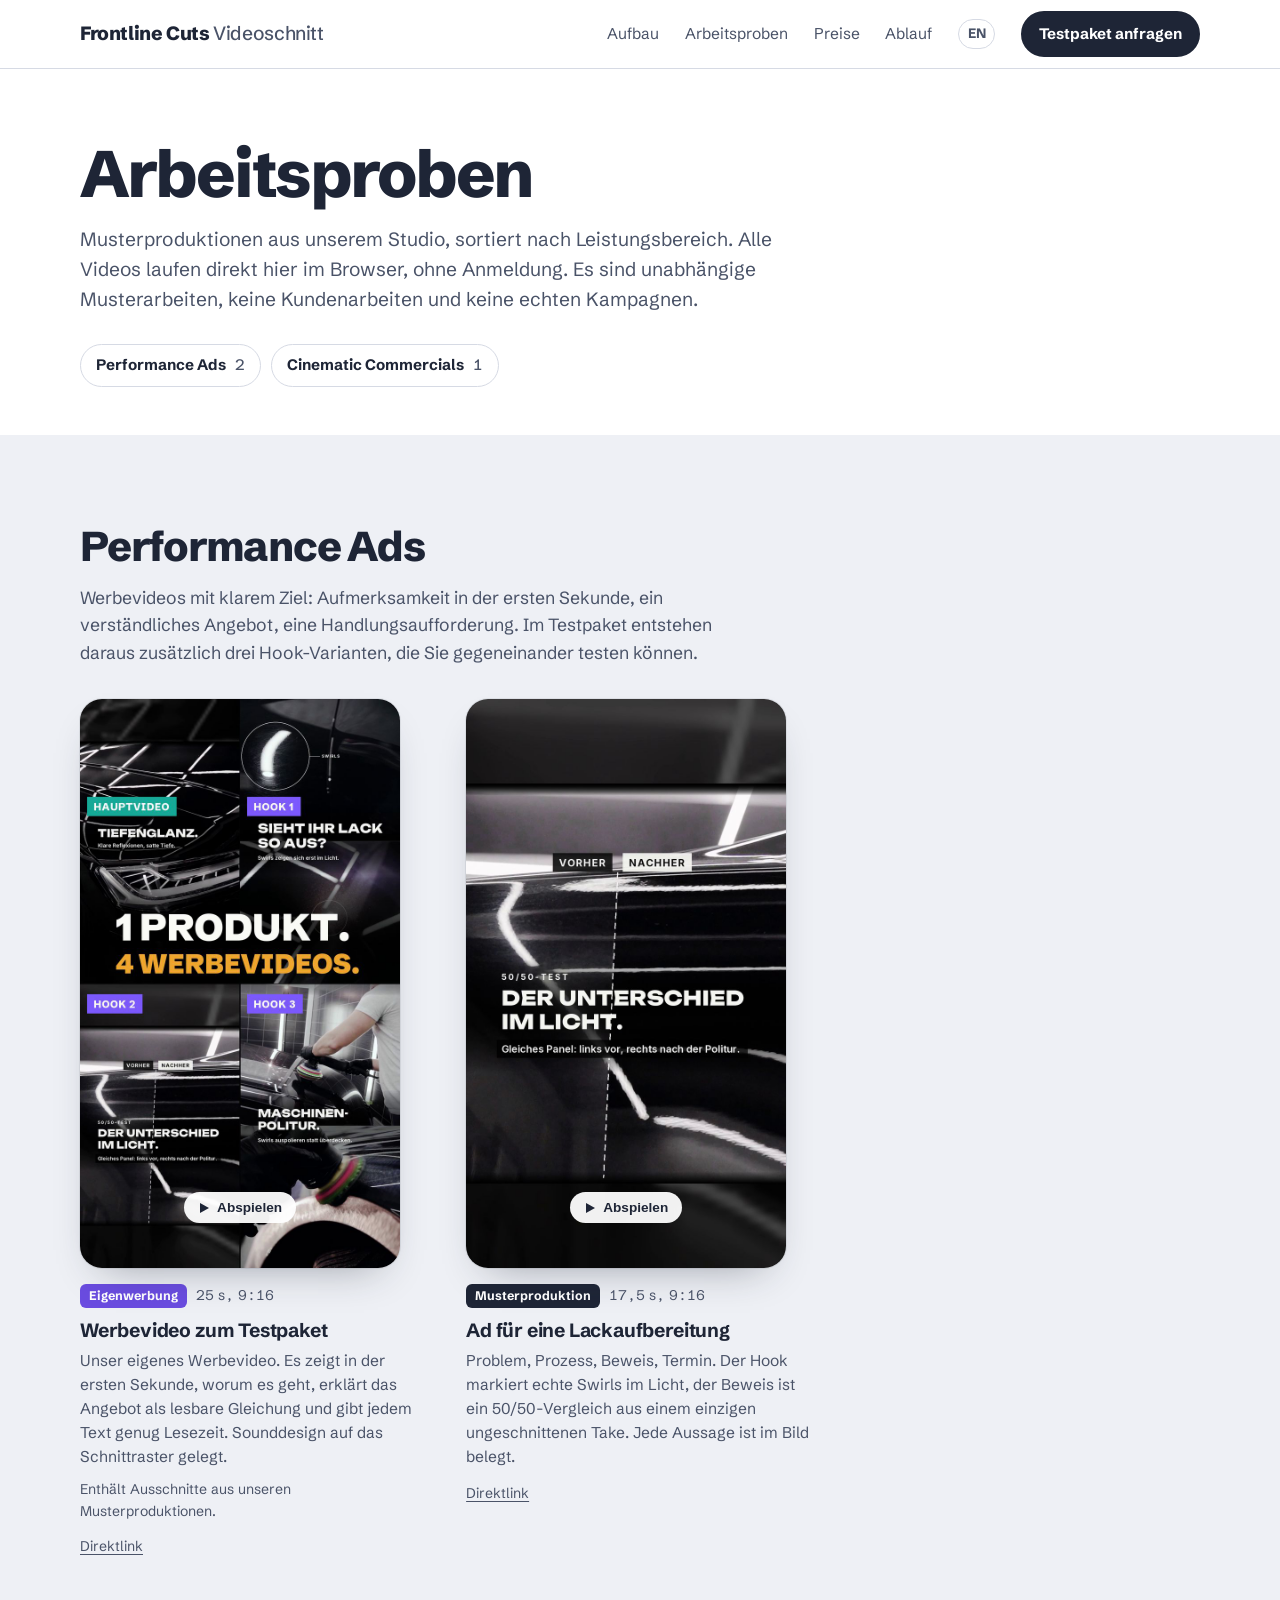
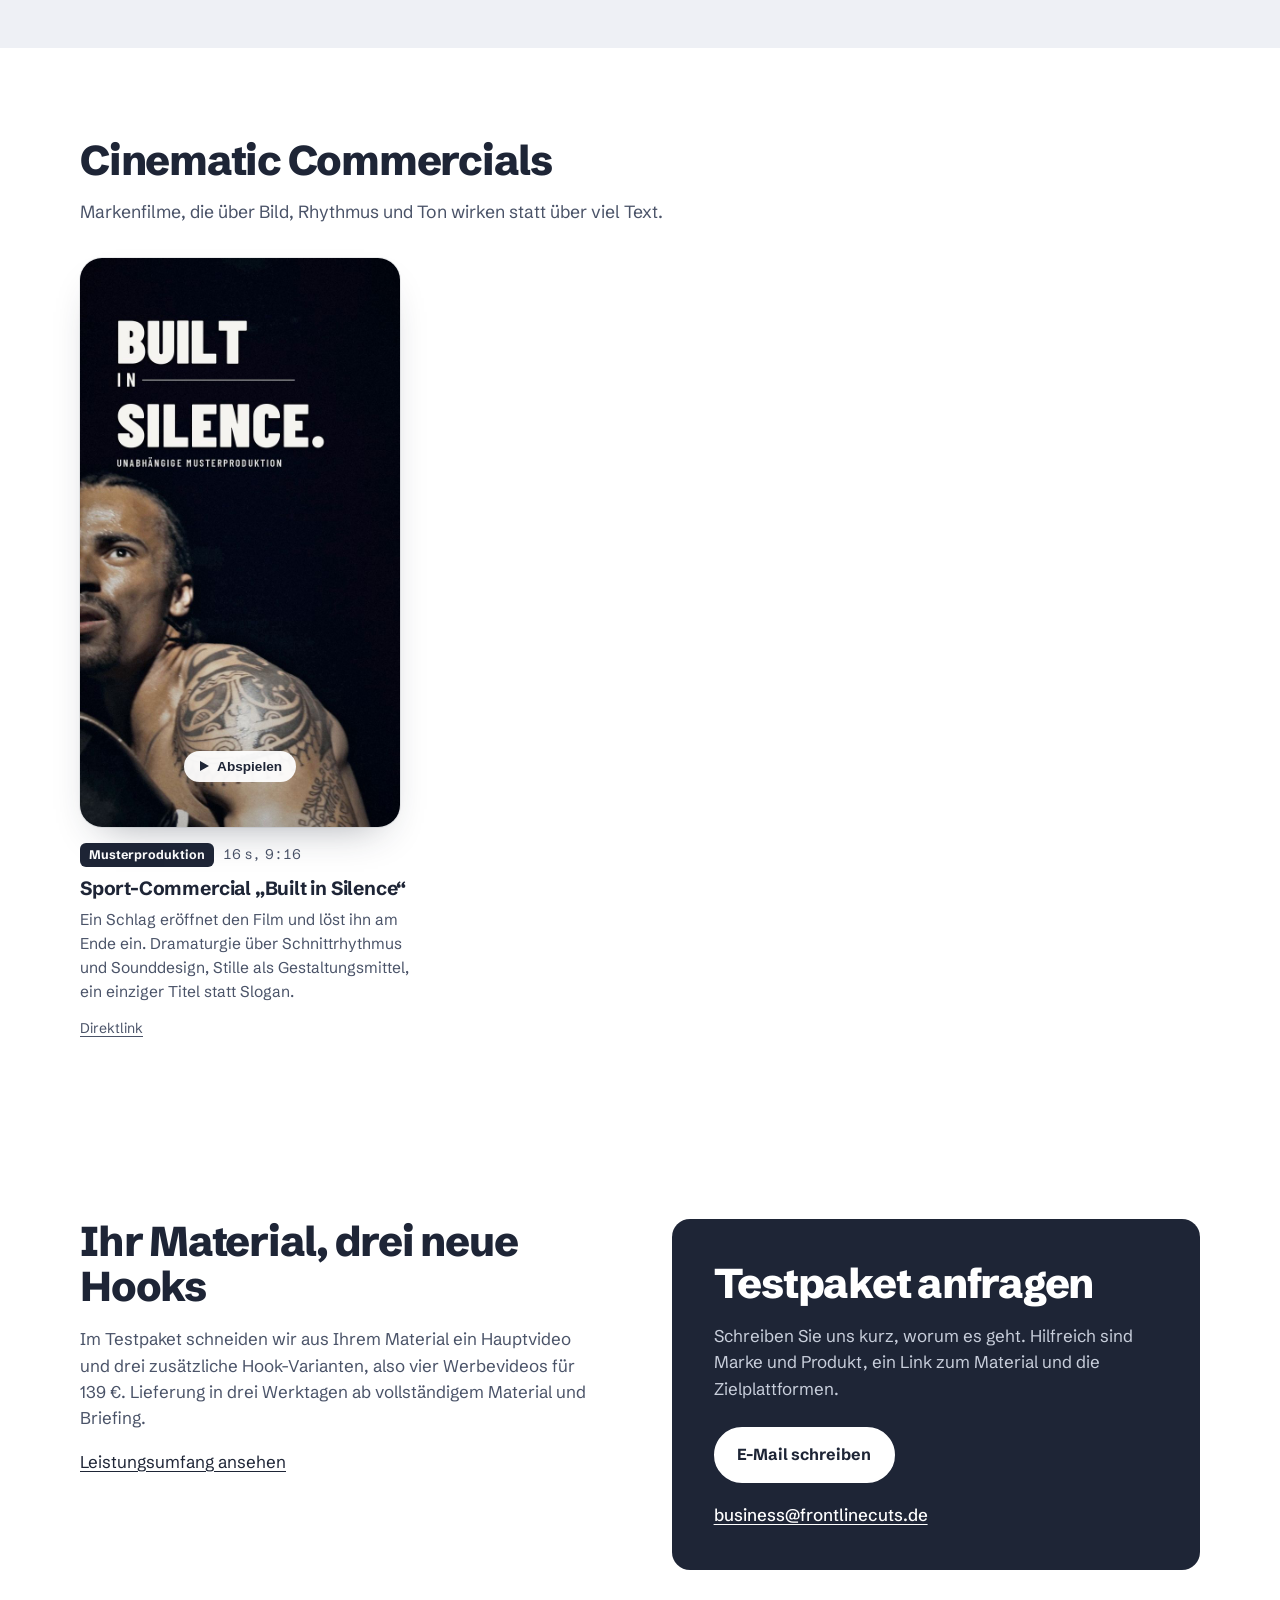
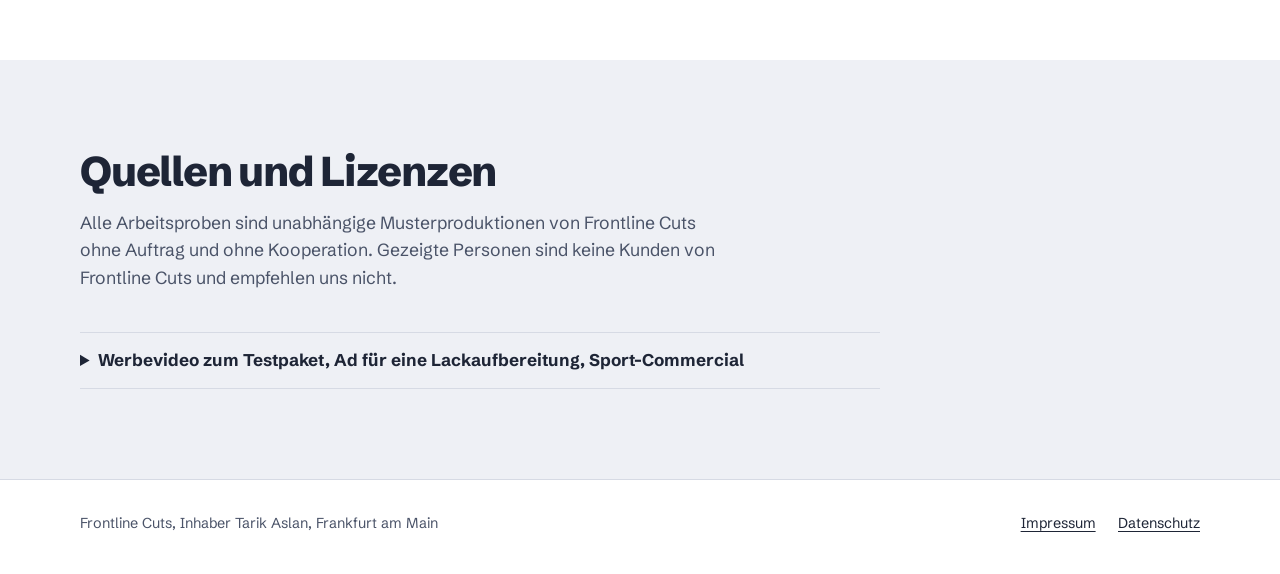
==== commit ec9a239e: "Englische Version: Startseite, Arbeitsproben und Datenschutz unter /en/, Sprachwechsel Co-Authored-B" ====
--- a/arbeitsproben/index.html
+++ b/arbeitsproben/index.html
@@ -11,6 +11,8 @@
 <meta property="og:url" content="https://frontlinecuts.de/arbeitsproben/">
 <meta property="og:image" content="https://frontlinecuts.de/media/werbevideo-testpaket.jpg">
 <link rel="canonical" href="https://frontlinecuts.de/arbeitsproben/">
+<link rel="alternate" hreflang="de" href="https://frontlinecuts.de/arbeitsproben/">
+<link rel="alternate" hreflang="en" href="https://frontlinecuts.de/en/work/">
 <link rel="preload" href="../fonts/schibsted-grotesk-latin-800-normal.woff2" as="font" type="font/woff2" crossorigin>
 <link rel="stylesheet" href="../style.css">
 <link rel="icon" href="data:image/svg+xml,%3Csvg xmlns='http://www.w3.org/2000/svg' viewBox='0 0 32 32'%3E%3Crect width='32' height='32' rx='7' fill='%231e2536'/%3E%3Crect x='7' y='9' width='5' height='14' rx='1.5' fill='%236a4ce0'/%3E%3Crect x='13.5' y='9' width='11.5' height='14' rx='1.5' fill='%23ffffff'/%3E%3C/svg%3E">
@@ -26,6 +28,7 @@
       <a href="./" aria-current="page">Arbeitsproben</a>
       <a href="../#testpaket">Preise</a>
       <a href="../#ablauf">Ablauf</a>
+      <a class="lang" href="../en/work/" hreflang="en" lang="en" aria-label="English version">EN</a>
       <a class="btn" href="#kontakt">Testpaket anfragen</a>
     </nav>
   </div>
--- a/style.css
+++ b/style.css
@@ -44,7 +44,7 @@
 /* Header */
 .site-head { border-bottom: 1px solid var(--line); background: var(--paper); position: sticky; top: 0; z-index: 5; }
 .site-head .wrap { display: flex; align-items: center; justify-content: space-between; gap: 1.5rem; min-height: 68px; }
-.wordmark { font-weight: 800; font-size: 1.2rem; letter-spacing: -0.02em; text-decoration: none; color: var(--ink); }
+.wordmark { white-space: nowrap; font-weight: 800; font-size: 1.2rem; letter-spacing: -0.02em; text-decoration: none; color: var(--ink); }
 .wordmark span { color: var(--ink-soft); font-weight: 500; }
 .nav { display: flex; align-items: center; gap: 1.6rem; font-size: .975rem; }
 .nav a { text-decoration: none; color: var(--ink-soft); }
@@ -61,6 +61,7 @@
 .btn-quiet { background: transparent; color: var(--ink); }
 .btn-quiet:hover { background: var(--ink); border-color: var(--ink); color: #fff; }
 .nav .btn { padding: .55rem 1rem; font-size: .95rem; color: #fff; }
+.nav .lang { font-size: .85rem; font-weight: 600; padding: .2rem .55rem; border: 1px solid var(--line); border-radius: 999px; }
 
 /* Hero */
 .hero { padding: clamp(2.5rem, 6vw, 5rem) 0 clamp(3rem, 6vw, 5rem); }
@@ -225,6 +226,8 @@
   .services { grid-template-columns: 1fr; }
   .steps { grid-template-columns: 1fr 1fr; }
   .nav a:not(.btn) { display: none; }
+  .nav a.lang { display: inline-block; }
+  .nav { gap: .9rem; }
   .variant:nth-child(2) { margin-top: 1.2rem; }
   .variant:nth-child(3) { margin-top: 2.4rem; }
   .feature { width: min(100%, 300px); }
@@ -234,6 +237,9 @@
 }
 @media (max-width: 560px) {
   body { font-size: 1rem; }
+  .nav { gap: .6rem; }
+  .nav .btn { padding: .5rem .75rem; font-size: .85rem; white-space: nowrap; }
+  .nav .lang { font-size: .78rem; padding: .15rem .45rem; }
   .steps { grid-template-columns: 1fr; }
   .tl-row, .tl-axis { grid-template-columns: 3.6rem minmax(0, 1fr); gap: .5rem; }
   .clip { font-size: .72rem; padding: .45rem .4rem; }
